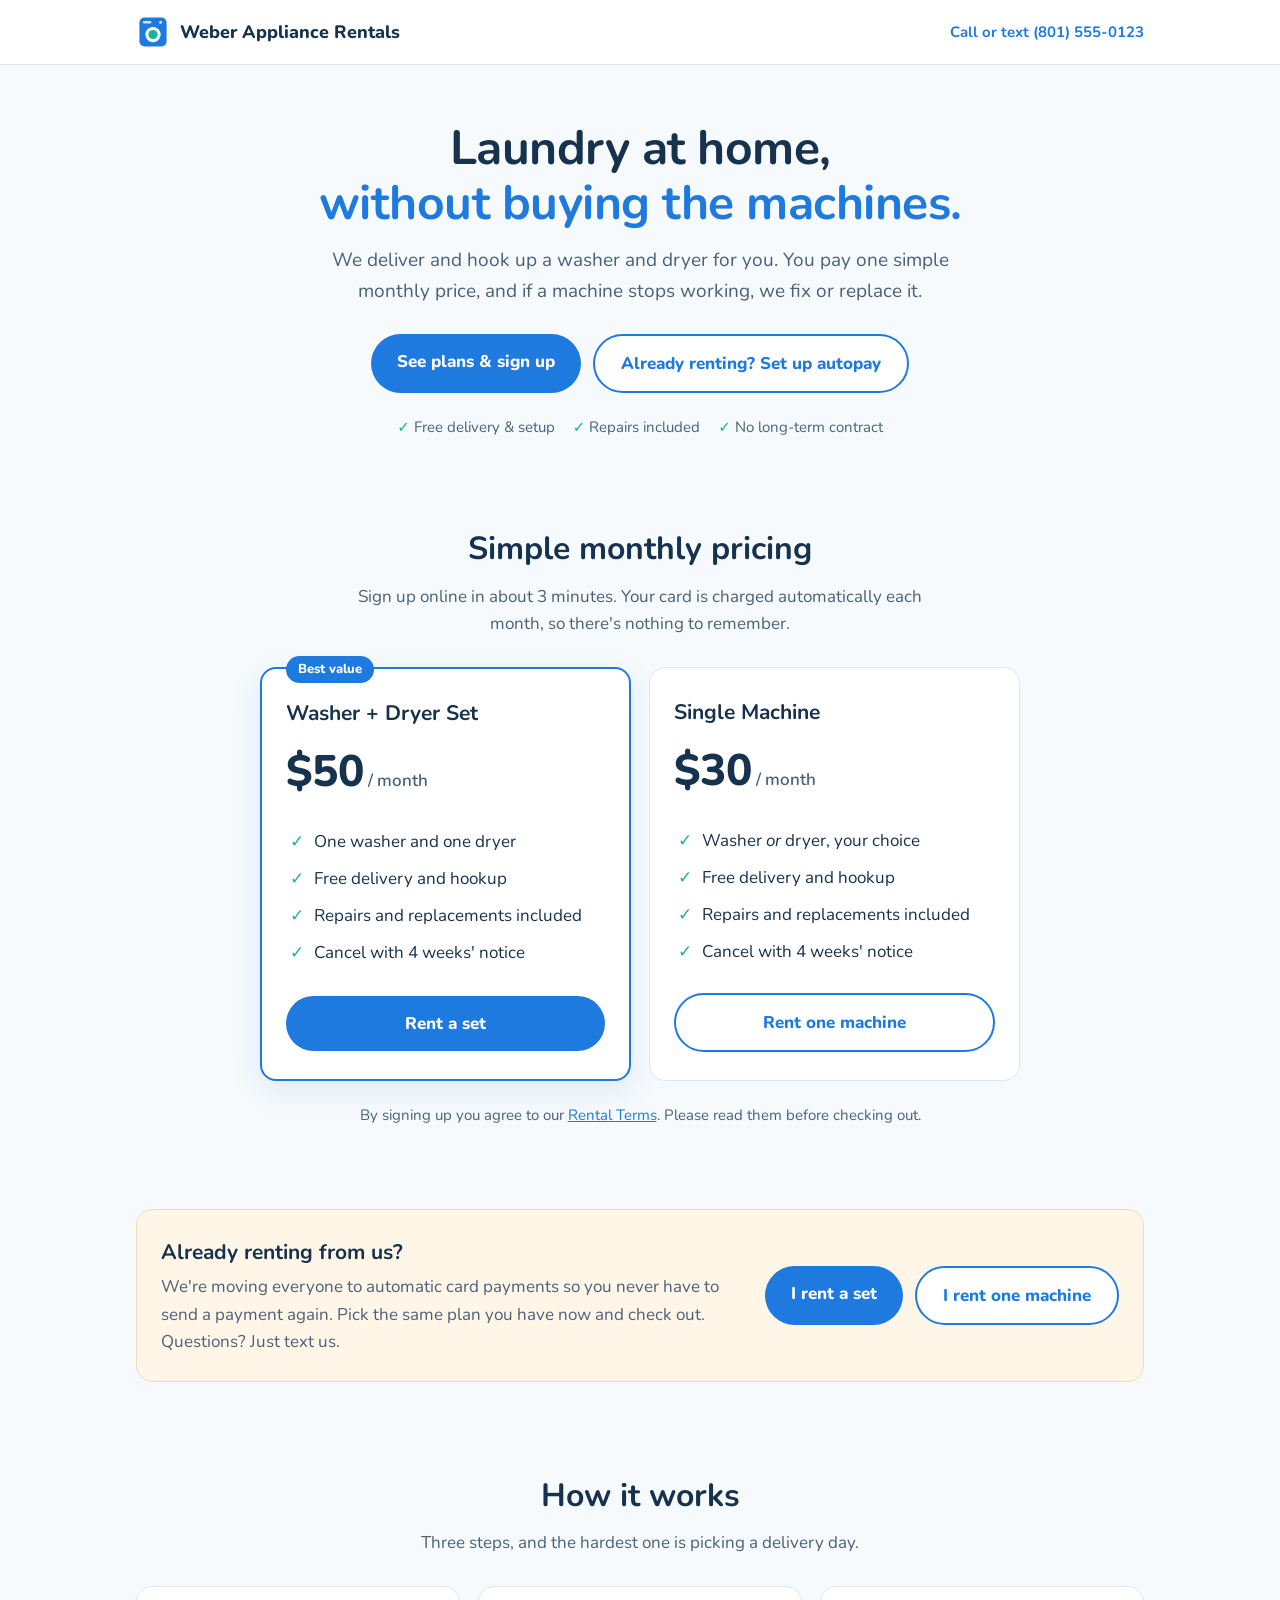
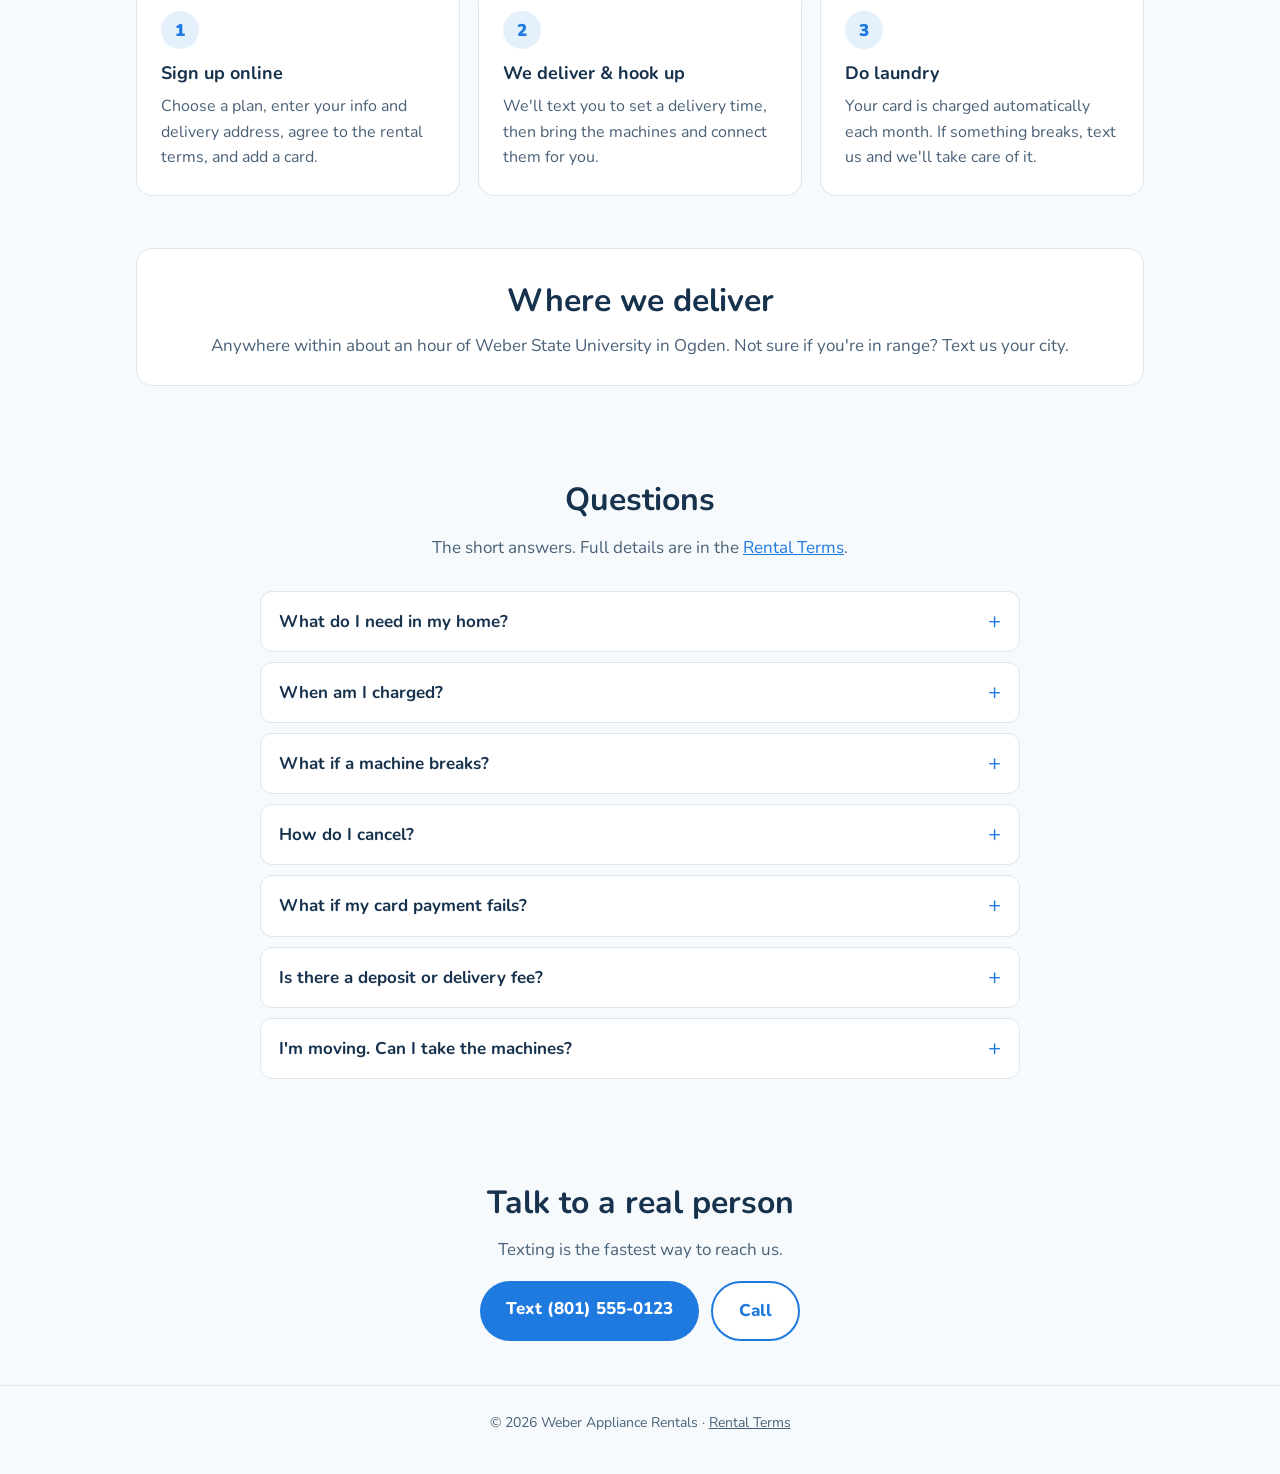
==== index.html @ 45d75827 "Adding the unzipped files" ====
<!doctype html>
<html lang="en">
<head>
  <meta charset="utf-8">
  <meta name="viewport" content="width=device-width, initial-scale=1">
  <title>Weber Appliance Rentals | Washer & Dryer Rentals Near Ogden</title>
  <meta name="description" content="Washer and dryer rentals delivered and installed free. $50/month for a set, $30/month for a single machine. Serving the area around Weber State University.">
  <link rel="preconnect" href="https://fonts.googleapis.com">
  <link href="https://fonts.googleapis.com/css2?family=Nunito:wght@400;600;700;800;900&display=swap" rel="stylesheet">
  <link rel="stylesheet" href="styles.css">
  <link rel="icon" href="data:image/svg+xml,%3Csvg xmlns='http://www.w3.org/2000/svg' viewBox='0 0 40 40'%3E%3Crect x='4' y='3' width='32' height='34' rx='6' fill='%231f7ae0'/%3E%3Ccircle cx='20' cy='22' r='9' fill='white'/%3E%3Ccircle cx='20' cy='22' r='5' fill='%2319b39a'/%3E%3C/svg%3E">
  <script src="config.js"></script>
</head>
<body>

<header class="top">
  <div class="wrap">
    <a class="logo" href="#">
      <svg width="34" height="34" viewBox="0 0 40 40" aria-hidden="true">
        <rect x="4" y="3" width="32" height="34" rx="6" fill="#1f7ae0"/>
        <rect x="8" y="7" width="10" height="3" rx="1.5" fill="#cfe3fa"/>
        <circle cx="29" cy="8.5" r="1.8" fill="#cfe3fa"/>
        <circle cx="20" cy="23" r="9" fill="#fff"/>
        <circle cx="20" cy="23" r="5.5" fill="#19b39a"/>
      </svg>
      Weber Appliance Rentals
    </a>
    <a class="top-call" data-tel href="#"><span class="label">Call or text </span><span data-phone></span></a>
  </div>
</header>

<main>
  <div class="hero wrap">
    <h1>Laundry at home,<br><span>without buying the machines.</span></h1>
    <p class="lead">We deliver and hook up a washer and dryer for you. You pay one simple monthly price, and if a machine stops working, we fix or replace it.</p>
    <div class="btn-row">
      <a class="btn btn-primary" href="#plans">See plans &amp; sign up</a>
      <a class="btn btn-ghost" href="#switch">Already renting? Set up autopay</a>
    </div>
    <div class="badges">
      <span><b>✓</b> Free delivery &amp; setup</span>
      <span><b>✓</b> Repairs included</span>
      <span><b>✓</b> No long-term contract</span>
    </div>
  </div>

  <section id="plans">
    <div class="wrap">
      <h2>Simple monthly pricing</h2>
      <p class="sub">Sign up online in about 3 minutes. Your card is charged automatically each month, so there's nothing to remember.</p>
      <div class="plans">
        <div class="plan best">
          <span class="tag">Best value</span>
          <h3>Washer + Dryer Set</h3>
          <div class="price">$50<small> / month</small></div>
          <ul>
            <li>One washer and one dryer</li>
            <li>Free delivery and hookup</li>
            <li>Repairs and replacements included</li>
            <li>Cancel with 4 weeks' notice</li>
          </ul>
          <a class="btn btn-primary" data-link-set href="#">Rent a set</a>
        </div>
        <div class="plan">
          <h3>Single Machine</h3>
          <div class="price">$30<small> / month</small></div>
          <ul>
            <li>Washer <em>or</em> dryer, your choice</li>
            <li>Free delivery and hookup</li>
            <li>Repairs and replacements included</li>
            <li>Cancel with 4 weeks' notice</li>
          </ul>
          <a class="btn btn-ghost" data-link-single href="#">Rent one machine</a>
        </div>
      </div>
      <p class="sub" style="margin-top:22px;font-size:15px">By signing up you agree to our <a href="terms.html">Rental Terms</a>. Please read them before checking out.</p>
    </div>
  </section>

  <section id="switch" style="padding-top:8px">
    <div class="wrap">
      <div class="switch">
        <div>
          <h3>Already renting from us?</h3>
          <p>We're moving everyone to automatic card payments so you never have to send a payment again. Pick the same plan you have now and check out. Questions? Just text us.</p>
        </div>
        <div class="btn-row">
          <a class="btn btn-primary" data-link-set href="#">I rent a set</a>
          <a class="btn btn-ghost" data-link-single href="#">I rent one machine</a>
        </div>
      </div>
    </div>
  </section>

  <section>
    <div class="wrap">
      <h2>How it works</h2>
      <p class="sub">Three steps, and the hardest one is picking a delivery day.</p>
      <div class="steps">
        <div class="step"><div class="num">1</div><h3>Sign up online</h3><p>Choose a plan, enter your info and delivery address, agree to the rental terms, and add a card.</p></div>
        <div class="step"><div class="num">2</div><h3>We deliver &amp; hook up</h3><p>We'll text you to set a delivery time, then bring the machines and connect them for you.</p></div>
        <div class="step"><div class="num">3</div><h3>Do laundry</h3><p>Your card is charged automatically each month. If something breaks, text us and we'll take care of it.</p></div>
      </div>
    </div>
  </section>

  <section style="padding-top:8px">
    <div class="wrap">
      <div class="area">
        <h2 style="margin:0">Where we deliver</h2>
        <p>Anywhere within about an hour of Weber State University in Ogden. Not sure if you're in range? Text us your city.</p>
      </div>
    </div>
  </section>

  <section>
    <div class="wrap">
      <h2>Questions</h2>
      <p class="sub">The short answers. Full details are in the <a href="terms.html">Rental Terms</a>.</p>
      <div class="faq">
        <details><summary>What do I need in my home?</summary><p>A washer needs hot and cold water hookups and a drain. A dryer needs a dryer outlet (3-prong or 4-prong) or a gas line, plus a vent. You'll tell us which you have when you sign up so we bring the right cord.</p></details>
        <details><summary>When am I charged?</summary><p>Your first month is charged when you sign up, then on the same day each month after that. Payments are automatic.</p></details>
        <details><summary>What if a machine breaks?</summary><p>Text us. Repairs and replacements are included at no cost, unless the damage was caused by misuse or neglect.</p></details>
        <details><summary>How do I cancel?</summary><p>Give us 4 weeks' notice by text or email. You'll keep paying until your notice period ends, then we pick up the machines. If you need a pickup with less than 4 weeks' notice, there's a $50 short-notice fee.</p></details>
        <details><summary>What if my card payment fails?</summary><p>We'll automatically retry your card and email you. If the payment is still unpaid 2 weeks after it was due, a $20 late fee applies and we may pick up the machines.</p></details>
        <details><summary>Is there a deposit or delivery fee?</summary><p>No. Delivery and setup are free.</p></details>
        <details><summary>I'm moving. Can I take the machines?</summary><p>Text us before you move. If your new place is in our area, we can usually move them for you. Please don't move them yourself.</p></details>
      </div>
    </div>
  </section>

  <section class="contact">
    <div class="wrap">
      <h2>Talk to a real person</h2>
      <p class="sub" style="margin-bottom:0">Texting is the fastest way to reach us.</p>
      <div class="btn-row">
        <a class="btn btn-primary" data-sms href="#">Text <span data-phone></span></a>
        <a class="btn btn-ghost" data-tel href="#">Call</a>
      </div>
    </div>
  </section>
</main>

<footer>
  <div class="wrap">
    © <span data-year></span> Weber Appliance Rentals · <a href="terms.html">Rental Terms</a>
  </div>
</footer>

</body>
</html>
---- styles.css ----
:root {
  --ink: #17324d;
  --ink-soft: #4a6178;
  --bg: #f6fafc;
  --card: #ffffff;
  --brand: #1f7ae0;
  --brand-dark: #165fb0;
  --accent: #19b39a;
  --line: #dce7ef;
  --warm: #fff6e8;
  --radius: 16px;
}
* { box-sizing: border-box; }
html { scroll-behavior: smooth; }
body {
  margin: 0;
  font-family: "Nunito", system-ui, -apple-system, "Segoe UI", sans-serif;
  color: var(--ink);
  background: var(--bg);
  line-height: 1.6;
  font-size: 17px;
}
a { color: var(--brand); }
.wrap { max-width: 1040px; margin: 0 auto; padding: 0 16px; }

/* Header */
header.top {
  background: var(--card);
  border-bottom: 1px solid var(--line);
  position: sticky; top: 0; z-index: 10;
}
header.top .wrap {
  display: flex; align-items: center; justify-content: space-between;
  height: 64px; gap: 12px;
}
.logo { display: flex; align-items: center; gap: 10px; text-decoration: none; color: var(--ink); font-weight: 800; font-size: 18px; }
.logo svg { flex-shrink: 0; }
.top-call { font-weight: 700; text-decoration: none; white-space: nowrap; font-size: 15px; }

/* Hero */
.hero { padding: 56px 0 40px; text-align: center; }
.hero h1 { font-size: clamp(30px, 6vw, 48px); line-height: 1.15; margin: 0 0 14px; letter-spacing: -0.5px; }
.hero h1 span { color: var(--brand); }
.hero p.lead { font-size: 19px; color: var(--ink-soft); max-width: 620px; margin: 0 auto 28px; }
.btn-row { display: flex; gap: 12px; justify-content: center; flex-wrap: wrap; }
.btn {
  display: inline-block; padding: 14px 26px; border-radius: 999px;
  font-weight: 800; text-decoration: none; font-size: 17px;
  transition: transform .1s ease, background .15s ease;
}
.btn:active { transform: scale(.98); }
.btn-primary { background: var(--brand); color: #fff; }
.btn-primary:hover { background: var(--brand-dark); }
.btn-ghost { background: var(--card); color: var(--brand); border: 2px solid var(--brand); }
.btn-ghost:hover { background: #eef5fd; }
.hero .badges { margin-top: 22px; color: var(--ink-soft); font-size: 15px; display: flex; gap: 18px; justify-content: center; flex-wrap: wrap; }
.hero .badges b { color: var(--accent); }

/* Sections */
section { padding: 44px 0; }
section h2 { font-size: clamp(24px, 4.5vw, 32px); margin: 0 0 8px; text-align: center; }
section .sub { text-align: center; color: var(--ink-soft); margin: 0 auto 30px; max-width: 600px; }

/* Plans */
.plans { display: grid; grid-template-columns: repeat(auto-fit, minmax(260px, 1fr)); gap: 18px; max-width: 760px; margin: 0 auto; }
.plan {
  background: var(--card); border: 1px solid var(--line); border-radius: var(--radius);
  padding: 28px 24px; display: flex; flex-direction: column; position: relative;
}
.plan.best { border: 2px solid var(--brand); box-shadow: 0 10px 30px rgba(31,122,224,.12); }
.plan .tag { position: absolute; top: -13px; left: 24px; background: var(--brand); color: #fff; font-size: 13px; font-weight: 800; padding: 3px 12px; border-radius: 999px; }
.plan h3 { margin: 0; font-size: 21px; }
.plan .price { font-size: 44px; font-weight: 800; margin: 6px 0 2px; }
.plan .price small { font-size: 17px; color: var(--ink-soft); font-weight: 600; }
.plan ul { padding: 0; list-style: none; margin: 14px 0 22px; flex-grow: 1; }
.plan li { padding: 5px 0 5px 28px; position: relative; }
.plan li::before { content: "✓"; position: absolute; left: 4px; color: var(--accent); font-weight: 900; }
.plan .btn { text-align: center; }

/* Switch banner */
.switch {
  background: var(--warm); border: 1px solid #f3dcb5; border-radius: var(--radius);
  padding: 26px 24px; display: flex; gap: 20px; align-items: center; justify-content: space-between; flex-wrap: wrap;
}
.switch h3 { margin: 0 0 4px; font-size: 21px; }
.switch p { margin: 0; color: var(--ink-soft); max-width: 560px; }

/* Steps */
.steps { display: grid; grid-template-columns: repeat(auto-fit, minmax(220px, 1fr)); gap: 18px; }
.step { background: var(--card); border: 1px solid var(--line); border-radius: var(--radius); padding: 24px; }
.step .num { width: 38px; height: 38px; border-radius: 50%; background: #e4f0fc; color: var(--brand); font-weight: 900; display: grid; place-items: center; margin-bottom: 10px; }
.step h3 { margin: 0 0 6px; font-size: 18px; }
.step p { margin: 0; color: var(--ink-soft); font-size: 16px; }

/* Area */
.area { background: var(--card); border: 1px solid var(--line); border-radius: var(--radius); padding: 26px 24px; text-align: center; }
.area p { margin: 6px 0 0; color: var(--ink-soft); }

/* FAQ */
.faq { max-width: 760px; margin: 0 auto; }
details { background: var(--card); border: 1px solid var(--line); border-radius: 12px; padding: 4px 18px; margin-bottom: 10px; }
summary { cursor: pointer; font-weight: 700; padding: 12px 0; list-style: none; position: relative; padding-right: 28px; }
summary::-webkit-details-marker { display: none; }
summary::after { content: "+"; position: absolute; right: 0; top: 8px; font-size: 22px; color: var(--brand); font-weight: 400; }
details[open] summary::after { content: "–"; }
details p { margin: 0 0 14px; color: var(--ink-soft); }

/* Contact + footer */
.contact { text-align: center; }
.contact .btn-row { margin-top: 18px; }
footer { border-top: 1px solid var(--line); padding: 26px 0 40px; color: var(--ink-soft); font-size: 14px; text-align: center; }
footer a { color: var(--ink-soft); }

/* Terms page */
.doc { background: var(--card); border: 1px solid var(--line); border-radius: var(--radius); padding: 32px clamp(18px, 4vw, 44px); margin: 32px auto 48px; max-width: 820px; }
.doc h1 { margin: 0 0 4px; font-size: clamp(26px, 5vw, 34px); }
.doc .meta { color: var(--ink-soft); margin: 0 0 24px; font-size: 15px; }
.doc h2 { font-size: 19px; margin: 28px 0 8px; text-align: left; }
.doc p, .doc li { font-size: 16px; }
.doc ul { padding-left: 22px; }
.doc .summary { background: #eef5fd; border-radius: 12px; padding: 16px 20px; margin-bottom: 8px; }
.doc .summary ul { margin: 6px 0 0; }

@media (max-width: 520px) {
  .top-call .label { display: none; }
  .btn { width: 100%; text-align: center; }
  .switch .btn { width: 100%; }
}
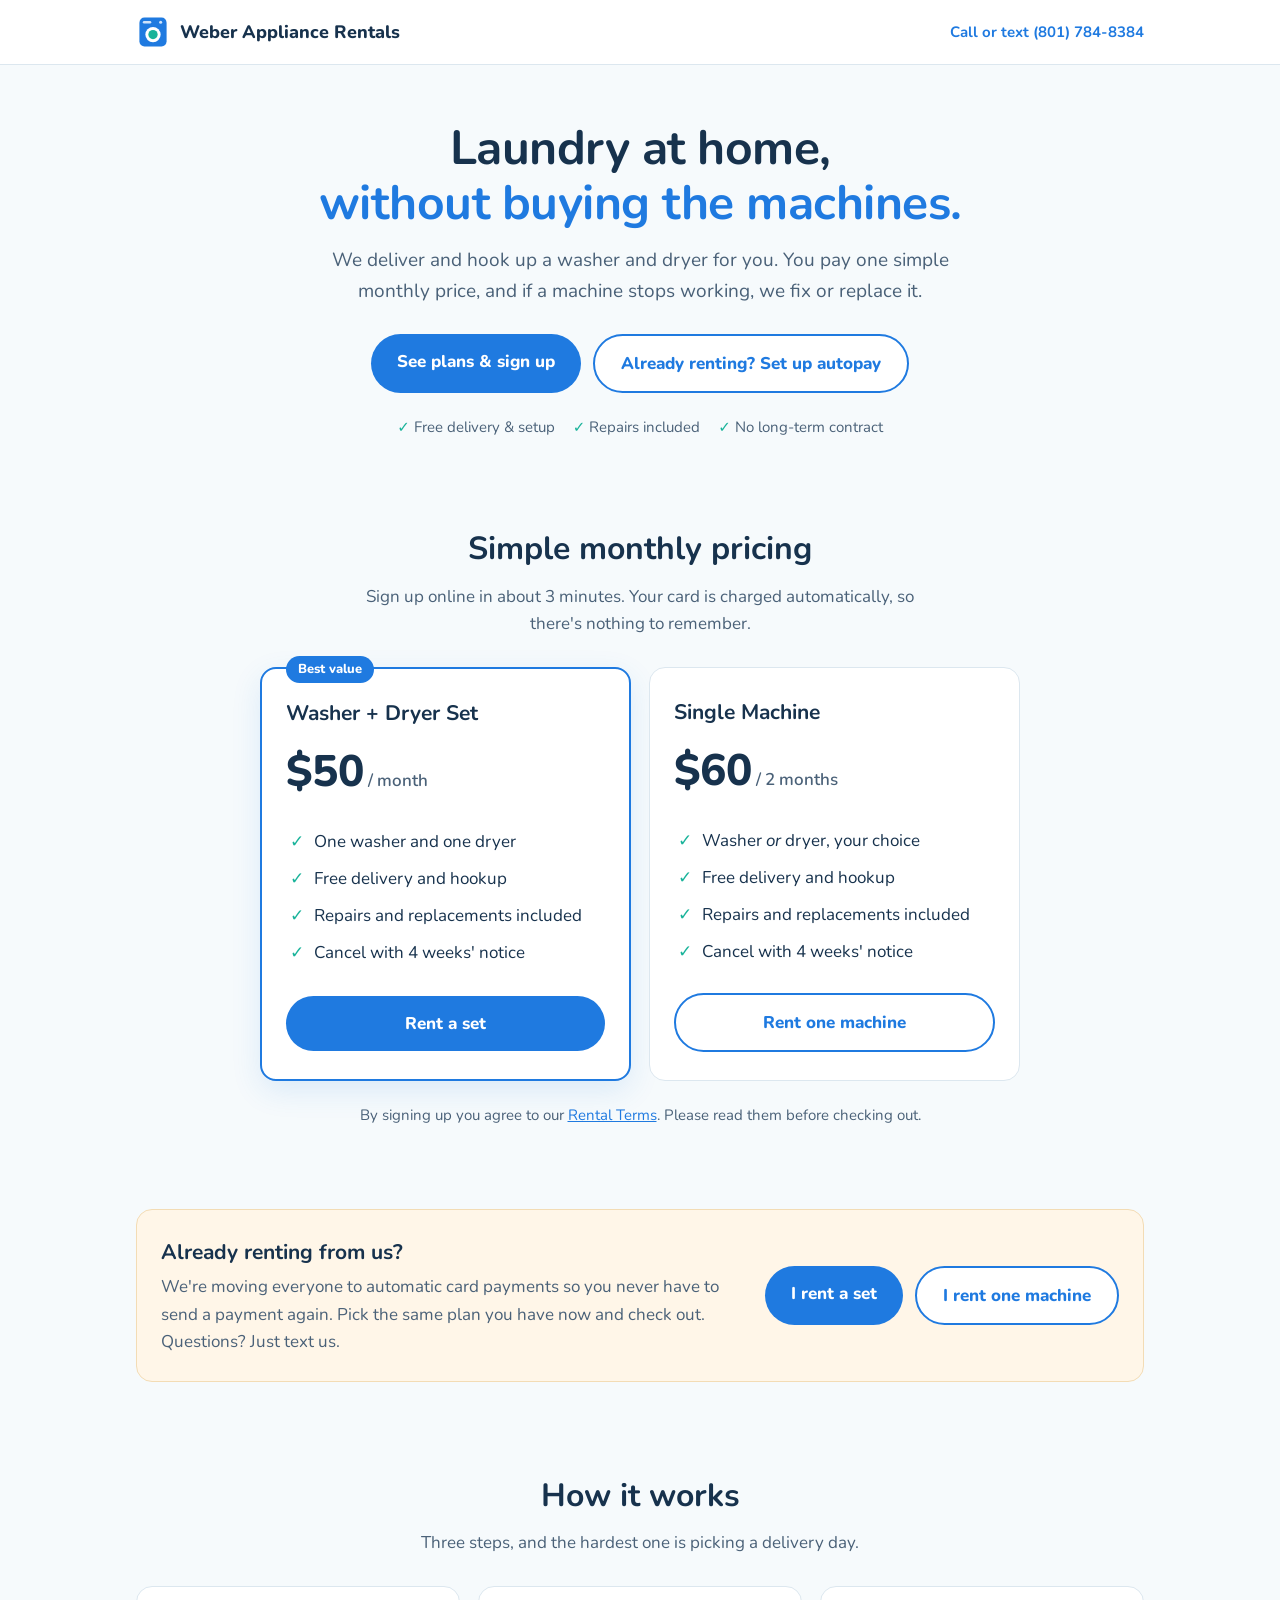
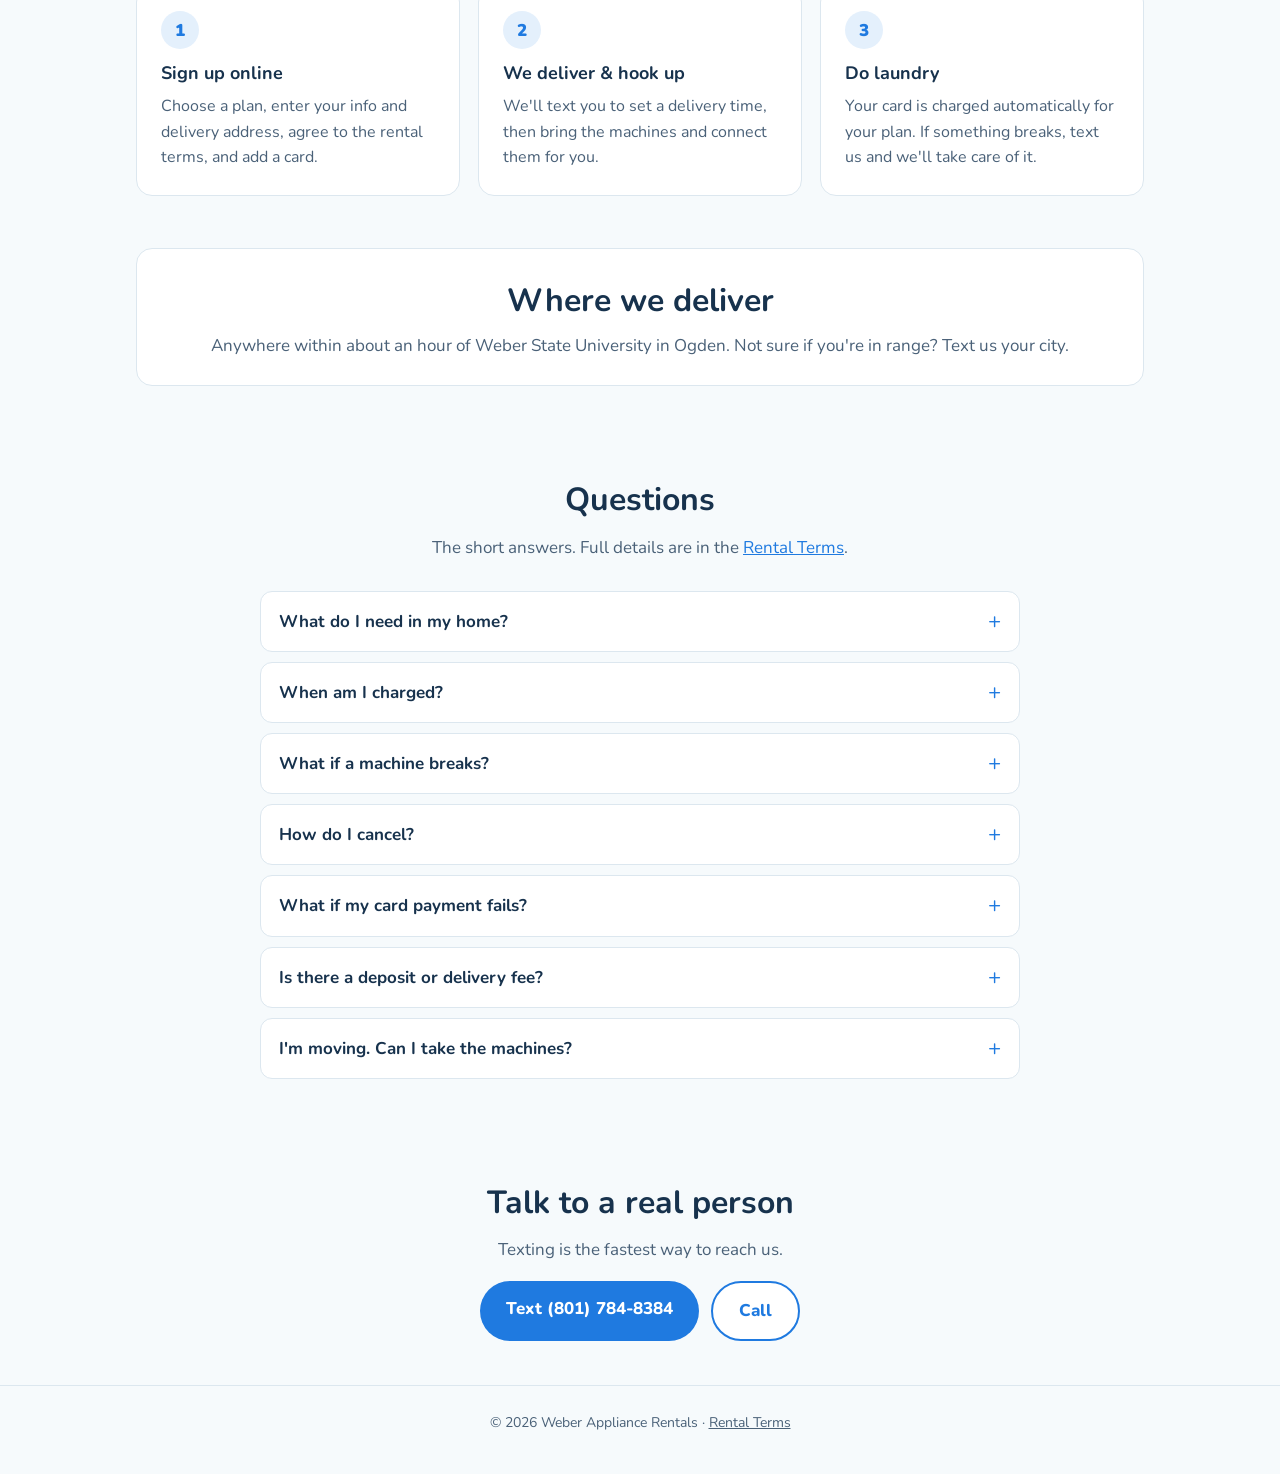
==== commit 082fe55b: "Update rental pricing and payment details in index.html" ====
--- a/index.html
+++ b/index.html
@@ -4,7 +4,7 @@
   <meta charset="utf-8">
   <meta name="viewport" content="width=device-width, initial-scale=1">
   <title>Weber Appliance Rentals | Washer & Dryer Rentals Near Ogden</title>
-  <meta name="description" content="Washer and dryer rentals delivered and installed free. $50/month for a set, $30/month for a single machine. Serving the area around Weber State University.">
+  <meta name="description" content="Washer and dryer rentals delivered and installed free. $50/month for a set, $60 every 2 months for a single machine. Serving the area around Weber State University.">
   <link rel="preconnect" href="https://fonts.googleapis.com">
   <link href="https://fonts.googleapis.com/css2?family=Nunito:wght@400;600;700;800;900&display=swap" rel="stylesheet">
   <link rel="stylesheet" href="styles.css">
@@ -47,7 +47,7 @@
   <section id="plans">
     <div class="wrap">
       <h2>Simple monthly pricing</h2>
-      <p class="sub">Sign up online in about 3 minutes. Your card is charged automatically each month, so there's nothing to remember.</p>
+      <p class="sub">Sign up online in about 3 minutes. Your card is charged automatically, so there's nothing to remember.</p>
       <div class="plans">
         <div class="plan best">
           <span class="tag">Best value</span>
@@ -63,7 +63,7 @@
         </div>
         <div class="plan">
           <h3>Single Machine</h3>
-          <div class="price">$30<small> / month</small></div>
+          <div class="price">$60<small> / 2 months</small></div>
           <ul>
             <li>Washer <em>or</em> dryer, your choice</li>
             <li>Free delivery and hookup</li>
@@ -99,7 +99,7 @@
       <div class="steps">
         <div class="step"><div class="num">1</div><h3>Sign up online</h3><p>Choose a plan, enter your info and delivery address, agree to the rental terms, and add a card.</p></div>
         <div class="step"><div class="num">2</div><h3>We deliver &amp; hook up</h3><p>We'll text you to set a delivery time, then bring the machines and connect them for you.</p></div>
-        <div class="step"><div class="num">3</div><h3>Do laundry</h3><p>Your card is charged automatically each month. If something breaks, text us and we'll take care of it.</p></div>
+        <div class="step"><div class="num">3</div><h3>Do laundry</h3><p>Your card is charged automatically for your plan. If something breaks, text us and we'll take care of it.</p></div>
       </div>
     </div>
   </section>
@@ -119,7 +119,7 @@
       <p class="sub">The short answers. Full details are in the <a href="terms.html">Rental Terms</a>.</p>
       <div class="faq">
         <details><summary>What do I need in my home?</summary><p>A washer needs hot and cold water hookups and a drain. A dryer needs a dryer outlet (3-prong or 4-prong) or a gas line, plus a vent. You'll tell us which you have when you sign up so we bring the right cord.</p></details>
-        <details><summary>When am I charged?</summary><p>Your first month is charged when you sign up, then on the same day each month after that. Payments are automatic.</p></details>
+        <details><summary>When am I charged?</summary><p>Your first payment is charged when you sign up, then automatically on the same day each billing period: every month for a set, or every 2 months for a single machine.</p></details>
         <details><summary>What if a machine breaks?</summary><p>Text us. Repairs and replacements are included at no cost, unless the damage was caused by misuse or neglect.</p></details>
         <details><summary>How do I cancel?</summary><p>Give us 4 weeks' notice by text or email. You'll keep paying until your notice period ends, then we pick up the machines. If you need a pickup with less than 4 weeks' notice, there's a $50 short-notice fee.</p></details>
         <details><summary>What if my card payment fails?</summary><p>We'll automatically retry your card and email you. If the payment is still unpaid 2 weeks after it was due, a $20 late fee applies and we may pick up the machines.</p></details>
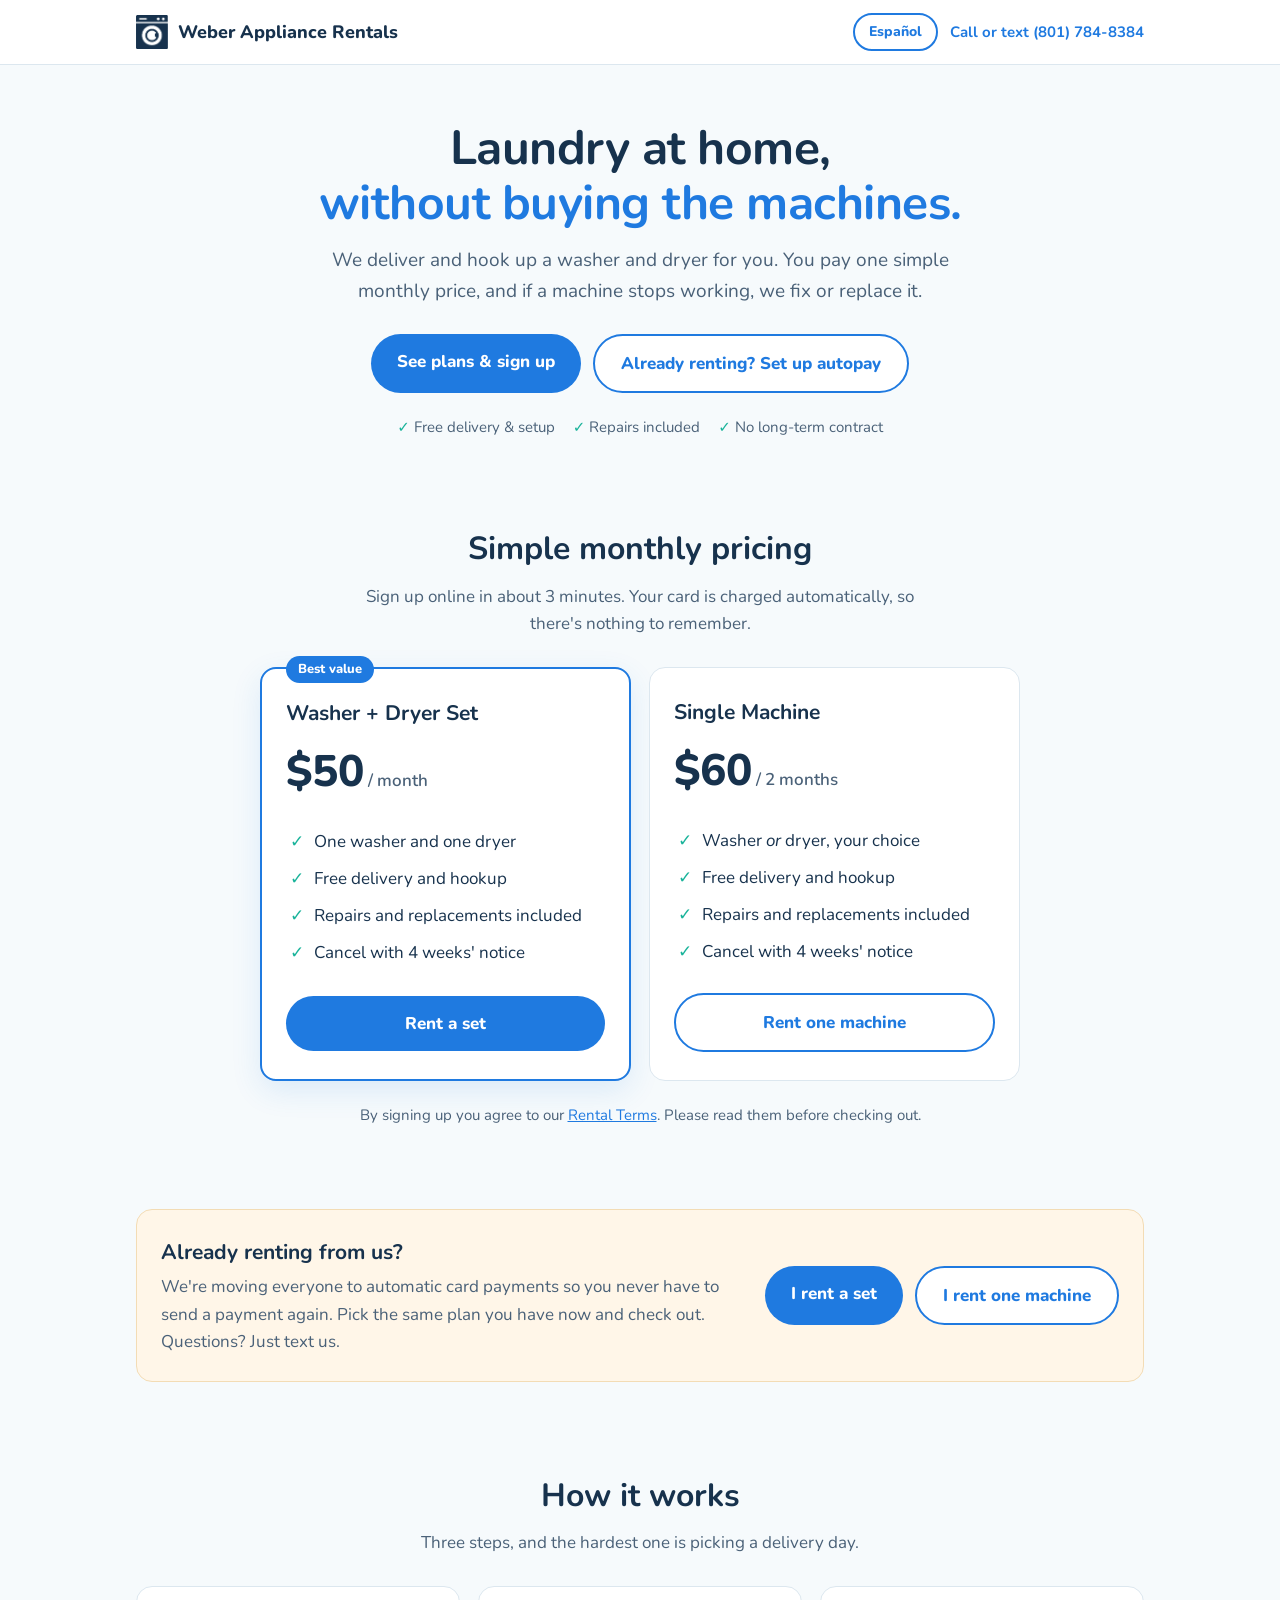
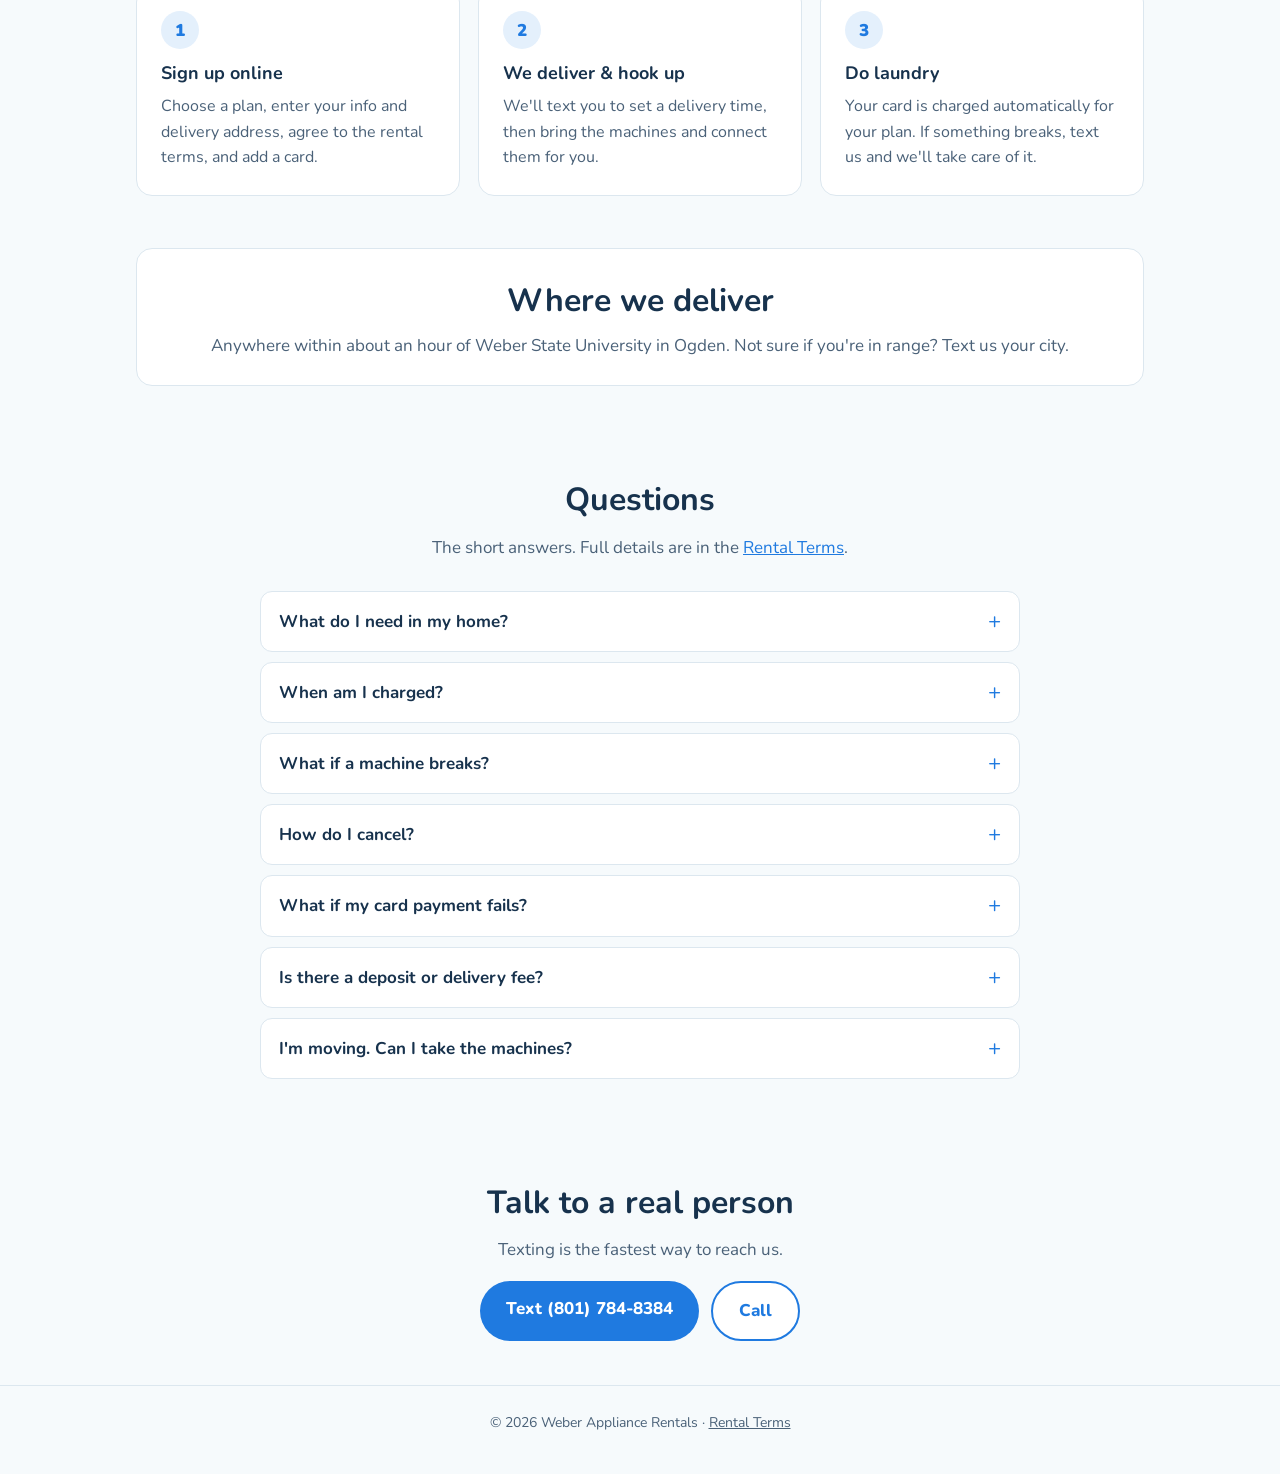
==== commit 6b0ad0e7: "Add logo, Spanish toggle, new domain, and fix single-machine price in terms - Logo in header and as " ====
--- a/index.html
+++ b/index.html
@@ -1,79 +1,83 @@
 <!doctype html>
-<html lang="en">
+<html lang="en" data-title-i18n="meta.title">
 <head>
   <meta charset="utf-8">
   <meta name="viewport" content="width=device-width, initial-scale=1">
   <title>Weber Appliance Rentals | Washer & Dryer Rentals Near Ogden</title>
   <meta name="description" content="Washer and dryer rentals delivered and installed free. $50/month for a set, $60 every 2 months for a single machine. Serving the area around Weber State University.">
+  <link rel="canonical" href="https://weberappliancerentals.com/">
+  <meta property="og:title" content="Weber Appliance Rentals | Washer & Dryer Rentals Near Ogden">
+  <meta property="og:description" content="Washer + dryer for $50/month. Free delivery, repairs included. Lavadora + secadora por $50 al mes.">
+  <meta property="og:url" content="https://weberappliancerentals.com/">
+  <meta property="og:image" content="https://weberappliancerentals.com/images/logo.png">
   <link rel="preconnect" href="https://fonts.googleapis.com">
   <link href="https://fonts.googleapis.com/css2?family=Nunito:wght@400;600;700;800;900&display=swap" rel="stylesheet">
   <link rel="stylesheet" href="styles.css">
-  <link rel="icon" href="data:image/svg+xml,%3Csvg xmlns='http://www.w3.org/2000/svg' viewBox='0 0 40 40'%3E%3Crect x='4' y='3' width='32' height='34' rx='6' fill='%231f7ae0'/%3E%3Ccircle cx='20' cy='22' r='9' fill='white'/%3E%3Ccircle cx='20' cy='22' r='5' fill='%2319b39a'/%3E%3C/svg%3E">
+  <link rel="icon" type="image/png" href="images/favicon.png">
+  <link rel="apple-touch-icon" href="images/favicon.png">
   <script src="config.js"></script>
+  <script src="i18n.js"></script>
 </head>
 <body>
 
 <header class="top">
   <div class="wrap">
     <a class="logo" href="#">
-      <svg width="34" height="34" viewBox="0 0 40 40" aria-hidden="true">
-        <rect x="4" y="3" width="32" height="34" rx="6" fill="#1f7ae0"/>
-        <rect x="8" y="7" width="10" height="3" rx="1.5" fill="#cfe3fa"/>
-        <circle cx="29" cy="8.5" r="1.8" fill="#cfe3fa"/>
-        <circle cx="20" cy="23" r="9" fill="#fff"/>
-        <circle cx="20" cy="23" r="5.5" fill="#19b39a"/>
-      </svg>
+      <img src="images/logo-icon.png" alt="" width="32" height="34">
       Weber Appliance Rentals
     </a>
-    <a class="top-call" data-tel href="#"><span class="label">Call or text </span><span data-phone></span></a>
+    <div class="top-right">
+      <button type="button" class="lang-btn" data-lang-toggle lang="es">Español</button>
+      <a class="top-call" data-tel href="#"><span class="label" data-i18n="nav.call">Call or text </span><span data-phone></span></a>
+    </div>
   </div>
 </header>
 
 <main>
   <div class="hero wrap">
-    <h1>Laundry at home,<br><span>without buying the machines.</span></h1>
-    <p class="lead">We deliver and hook up a washer and dryer for you. You pay one simple monthly price, and if a machine stops working, we fix or replace it.</p>
+    <h1 data-i18n="hero.title">Laundry at home,<br><span>without buying the machines.</span></h1>
+    <p class="lead" data-i18n="hero.lead">We deliver and hook up a washer and dryer for you. You pay one simple monthly price, and if a machine stops working, we fix or replace it.</p>
     <div class="btn-row">
-      <a class="btn btn-primary" href="#plans">See plans &amp; sign up</a>
-      <a class="btn btn-ghost" href="#switch">Already renting? Set up autopay</a>
+      <a class="btn btn-primary" href="#plans" data-i18n="hero.cta">See plans &amp; sign up</a>
+      <a class="btn btn-ghost" href="#switch" data-i18n="hero.switch">Already renting? Set up autopay</a>
     </div>
     <div class="badges">
-      <span><b>✓</b> Free delivery &amp; setup</span>
-      <span><b>✓</b> Repairs included</span>
-      <span><b>✓</b> No long-term contract</span>
+      <span data-i18n="hero.b1"><b>✓</b> Free delivery &amp; setup</span>
+      <span data-i18n="hero.b2"><b>✓</b> Repairs included</span>
+      <span data-i18n="hero.b3"><b>✓</b> No long-term contract</span>
     </div>
   </div>
 
   <section id="plans">
     <div class="wrap">
-      <h2>Simple monthly pricing</h2>
-      <p class="sub">Sign up online in about 3 minutes. Your card is charged automatically, so there's nothing to remember.</p>
+      <h2 data-i18n="plans.title">Simple monthly pricing</h2>
+      <p class="sub" data-i18n="plans.sub">Sign up online in about 3 minutes. Your card is charged automatically, so there's nothing to remember.</p>
       <div class="plans">
         <div class="plan best">
-          <span class="tag">Best value</span>
-          <h3>Washer + Dryer Set</h3>
-          <div class="price">$50<small> / month</small></div>
+          <span class="tag" data-i18n="plans.best">Best value</span>
+          <h3 data-i18n="plans.set">Washer + Dryer Set</h3>
+          <div class="price">$50<small data-i18n="plans.month"> / month</small></div>
           <ul>
-            <li>One washer and one dryer</li>
-            <li>Free delivery and hookup</li>
-            <li>Repairs and replacements included</li>
-            <li>Cancel with 4 weeks' notice</li>
+            <li data-i18n="plans.set1">One washer and one dryer</li>
+            <li data-i18n="plans.free">Free delivery and hookup</li>
+            <li data-i18n="plans.repairs">Repairs and replacements included</li>
+            <li data-i18n="plans.cancel">Cancel with 4 weeks' notice</li>
           </ul>
-          <a class="btn btn-primary" data-link-set href="#">Rent a set</a>
+          <a class="btn btn-primary" data-link-set href="#" data-i18n="plans.setBtn">Rent a set</a>
         </div>
         <div class="plan">
-          <h3>Single Machine</h3>
-          <div class="price">$60<small> / 2 months</small></div>
+          <h3 data-i18n="plans.single">Single Machine</h3>
+          <div class="price">$60<small data-i18n="plans.2months"> / 2 months</small></div>
           <ul>
-            <li>Washer <em>or</em> dryer, your choice</li>
-            <li>Free delivery and hookup</li>
-            <li>Repairs and replacements included</li>
-            <li>Cancel with 4 weeks' notice</li>
+            <li data-i18n="plans.single1">Washer <em>or</em> dryer, your choice</li>
+            <li data-i18n="plans.free">Free delivery and hookup</li>
+            <li data-i18n="plans.repairs">Repairs and replacements included</li>
+            <li data-i18n="plans.cancel">Cancel with 4 weeks' notice</li>
           </ul>
-          <a class="btn btn-ghost" data-link-single href="#">Rent one machine</a>
+          <a class="btn btn-ghost" data-link-single href="#" data-i18n="plans.singleBtn">Rent one machine</a>
         </div>
       </div>
-      <p class="sub" style="margin-top:22px;font-size:15px">By signing up you agree to our <a href="terms.html">Rental Terms</a>. Please read them before checking out.</p>
+      <p class="sub" style="margin-top:22px;font-size:15px" data-i18n="plans.terms">By signing up you agree to our <a href="terms.html">Rental Terms</a>. Please read them before checking out.</p>
     </div>
   </section>
 
@@ -81,12 +85,12 @@
     <div class="wrap">
       <div class="switch">
         <div>
-          <h3>Already renting from us?</h3>
-          <p>We're moving everyone to automatic card payments so you never have to send a payment again. Pick the same plan you have now and check out. Questions? Just text us.</p>
+          <h3 data-i18n="switch.title">Already renting from us?</h3>
+          <p data-i18n="switch.body">We're moving everyone to automatic card payments so you never have to send a payment again. Pick the same plan you have now and check out. Questions? Just text us.</p>
         </div>
         <div class="btn-row">
-          <a class="btn btn-primary" data-link-set href="#">I rent a set</a>
-          <a class="btn btn-ghost" data-link-single href="#">I rent one machine</a>
+          <a class="btn btn-primary" data-link-set href="#" data-i18n="switch.set">I rent a set</a>
+          <a class="btn btn-ghost" data-link-single href="#" data-i18n="switch.single">I rent one machine</a>
         </div>
       </div>
     </div>
@@ -94,12 +98,12 @@
 
   <section>
     <div class="wrap">
-      <h2>How it works</h2>
-      <p class="sub">Three steps, and the hardest one is picking a delivery day.</p>
+      <h2 data-i18n="how.title">How it works</h2>
+      <p class="sub" data-i18n="how.sub">Three steps, and the hardest one is picking a delivery day.</p>
       <div class="steps">
-        <div class="step"><div class="num">1</div><h3>Sign up online</h3><p>Choose a plan, enter your info and delivery address, agree to the rental terms, and add a card.</p></div>
-        <div class="step"><div class="num">2</div><h3>We deliver &amp; hook up</h3><p>We'll text you to set a delivery time, then bring the machines and connect them for you.</p></div>
-        <div class="step"><div class="num">3</div><h3>Do laundry</h3><p>Your card is charged automatically for your plan. If something breaks, text us and we'll take care of it.</p></div>
+        <div class="step"><div class="num">1</div><h3 data-i18n="how.s1t">Sign up online</h3><p data-i18n="how.s1">Choose a plan, enter your info and delivery address, agree to the rental terms, and add a card.</p></div>
+        <div class="step"><div class="num">2</div><h3 data-i18n="how.s2t">We deliver &amp; hook up</h3><p data-i18n="how.s2">We'll text you to set a delivery time, then bring the machines and connect them for you.</p></div>
+        <div class="step"><div class="num">3</div><h3 data-i18n="how.s3t">Do laundry</h3><p data-i18n="how.s3">Your card is charged automatically for your plan. If something breaks, text us and we'll take care of it.</p></div>
       </div>
     </div>
   </section>
@@ -107,35 +111,35 @@
   <section style="padding-top:8px">
     <div class="wrap">
       <div class="area">
-        <h2 style="margin:0">Where we deliver</h2>
-        <p>Anywhere within about an hour of Weber State University in Ogden. Not sure if you're in range? Text us your city.</p>
+        <h2 style="margin:0" data-i18n="area.title">Where we deliver</h2>
+        <p data-i18n="area.body">Anywhere within about an hour of Weber State University in Ogden. Not sure if you're in range? Text us your city.</p>
       </div>
     </div>
   </section>
 
   <section>
     <div class="wrap">
-      <h2>Questions</h2>
-      <p class="sub">The short answers. Full details are in the <a href="terms.html">Rental Terms</a>.</p>
+      <h2 data-i18n="faq.title">Questions</h2>
+      <p class="sub" data-i18n="faq.sub">The short answers. Full details are in the <a href="terms.html">Rental Terms</a>.</p>
       <div class="faq">
-        <details><summary>What do I need in my home?</summary><p>A washer needs hot and cold water hookups and a drain. A dryer needs a dryer outlet (3-prong or 4-prong) or a gas line, plus a vent. You'll tell us which you have when you sign up so we bring the right cord.</p></details>
-        <details><summary>When am I charged?</summary><p>Your first payment is charged when you sign up, then automatically on the same day each billing period: every month for a set, or every 2 months for a single machine.</p></details>
-        <details><summary>What if a machine breaks?</summary><p>Text us. Repairs and replacements are included at no cost, unless the damage was caused by misuse or neglect.</p></details>
-        <details><summary>How do I cancel?</summary><p>Give us 4 weeks' notice by text or email. You'll keep paying until your notice period ends, then we pick up the machines. If you need a pickup with less than 4 weeks' notice, there's a $50 short-notice fee.</p></details>
-        <details><summary>What if my card payment fails?</summary><p>We'll automatically retry your card and email you. If the payment is still unpaid 2 weeks after it was due, a $20 late fee applies and we may pick up the machines.</p></details>
-        <details><summary>Is there a deposit or delivery fee?</summary><p>No. Delivery and setup are free.</p></details>
-        <details><summary>I'm moving. Can I take the machines?</summary><p>Text us before you move. If your new place is in our area, we can usually move them for you. Please don't move them yourself.</p></details>
+        <details><summary data-i18n="faq.q1">What do I need in my home?</summary><p data-i18n="faq.a1">A washer needs hot and cold water hookups and a drain. A dryer needs a dryer outlet (3-prong or 4-prong) or a gas line, plus a vent. You'll tell us which you have when you sign up so we bring the right cord.</p></details>
+        <details><summary data-i18n="faq.q2">When am I charged?</summary><p data-i18n="faq.a2">Your first payment is charged when you sign up, then automatically on the same day each billing period: every month for a set, or every 2 months for a single machine.</p></details>
+        <details><summary data-i18n="faq.q3">What if a machine breaks?</summary><p data-i18n="faq.a3">Text us. Repairs and replacements are included at no cost, unless the damage was caused by misuse or neglect.</p></details>
+        <details><summary data-i18n="faq.q4">How do I cancel?</summary><p data-i18n="faq.a4">Give us 4 weeks' notice by text or email. You'll keep paying until your notice period ends, then we pick up the machines. If you need a pickup with less than 4 weeks' notice, there's a $50 short-notice fee.</p></details>
+        <details><summary data-i18n="faq.q5">What if my card payment fails?</summary><p data-i18n="faq.a5">We'll automatically retry your card and email you. If the payment is still unpaid 2 weeks after it was due, a $20 late fee applies and we may pick up the machines.</p></details>
+        <details><summary data-i18n="faq.q6">Is there a deposit or delivery fee?</summary><p data-i18n="faq.a6">No. Delivery and setup are free.</p></details>
+        <details><summary data-i18n="faq.q7">I'm moving. Can I take the machines?</summary><p data-i18n="faq.a7">Text us before you move. If your new place is in our area, we can usually move them for you. Please don't move them yourself.</p></details>
       </div>
     </div>
   </section>
 
   <section class="contact">
     <div class="wrap">
-      <h2>Talk to a real person</h2>
-      <p class="sub" style="margin-bottom:0">Texting is the fastest way to reach us.</p>
+      <h2 data-i18n="contact.title">Talk to a real person</h2>
+      <p class="sub" style="margin-bottom:0" data-i18n="contact.sub">Texting is the fastest way to reach us.</p>
       <div class="btn-row">
-        <a class="btn btn-primary" data-sms href="#">Text <span data-phone></span></a>
-        <a class="btn btn-ghost" data-tel href="#">Call</a>
+        <a class="btn btn-primary" data-sms href="#" data-i18n="contact.text">Text <span data-phone></span></a>
+        <a class="btn btn-ghost" data-tel href="#" data-i18n="contact.call">Call</a>
       </div>
     </div>
   </section>
@@ -143,7 +147,7 @@
 
 <footer>
   <div class="wrap">
-    © <span data-year></span> Weber Appliance Rentals · <a href="terms.html">Rental Terms</a>
+    © <span data-year></span> Weber Appliance Rentals · <a href="terms.html" data-i18n="footer.terms">Rental Terms</a>
   </div>
 </footer>
 
--- a/styles.css
+++ b/styles.css
@@ -126,3 +126,17 @@
   .btn { width: 100%; text-align: center; }
   .switch .btn { width: 100%; }
 }
+
+/* Logo image + language toggle */
+.logo img { flex-shrink: 0; display: block; }
+.top-right { display: flex; align-items: center; gap: 12px; }
+.lang-btn {
+  font: inherit; font-size: 14px; font-weight: 800; color: var(--brand);
+  background: var(--card); border: 2px solid var(--brand); border-radius: 999px;
+  padding: 6px 14px; min-height: 36px; cursor: pointer;
+}
+.lang-btn:hover { background: #eef5fd; }
+@media (max-width: 520px) {
+  .logo { font-size: 15px; }
+  .lang-btn { padding: 4px 10px; font-size: 13px; }
+}
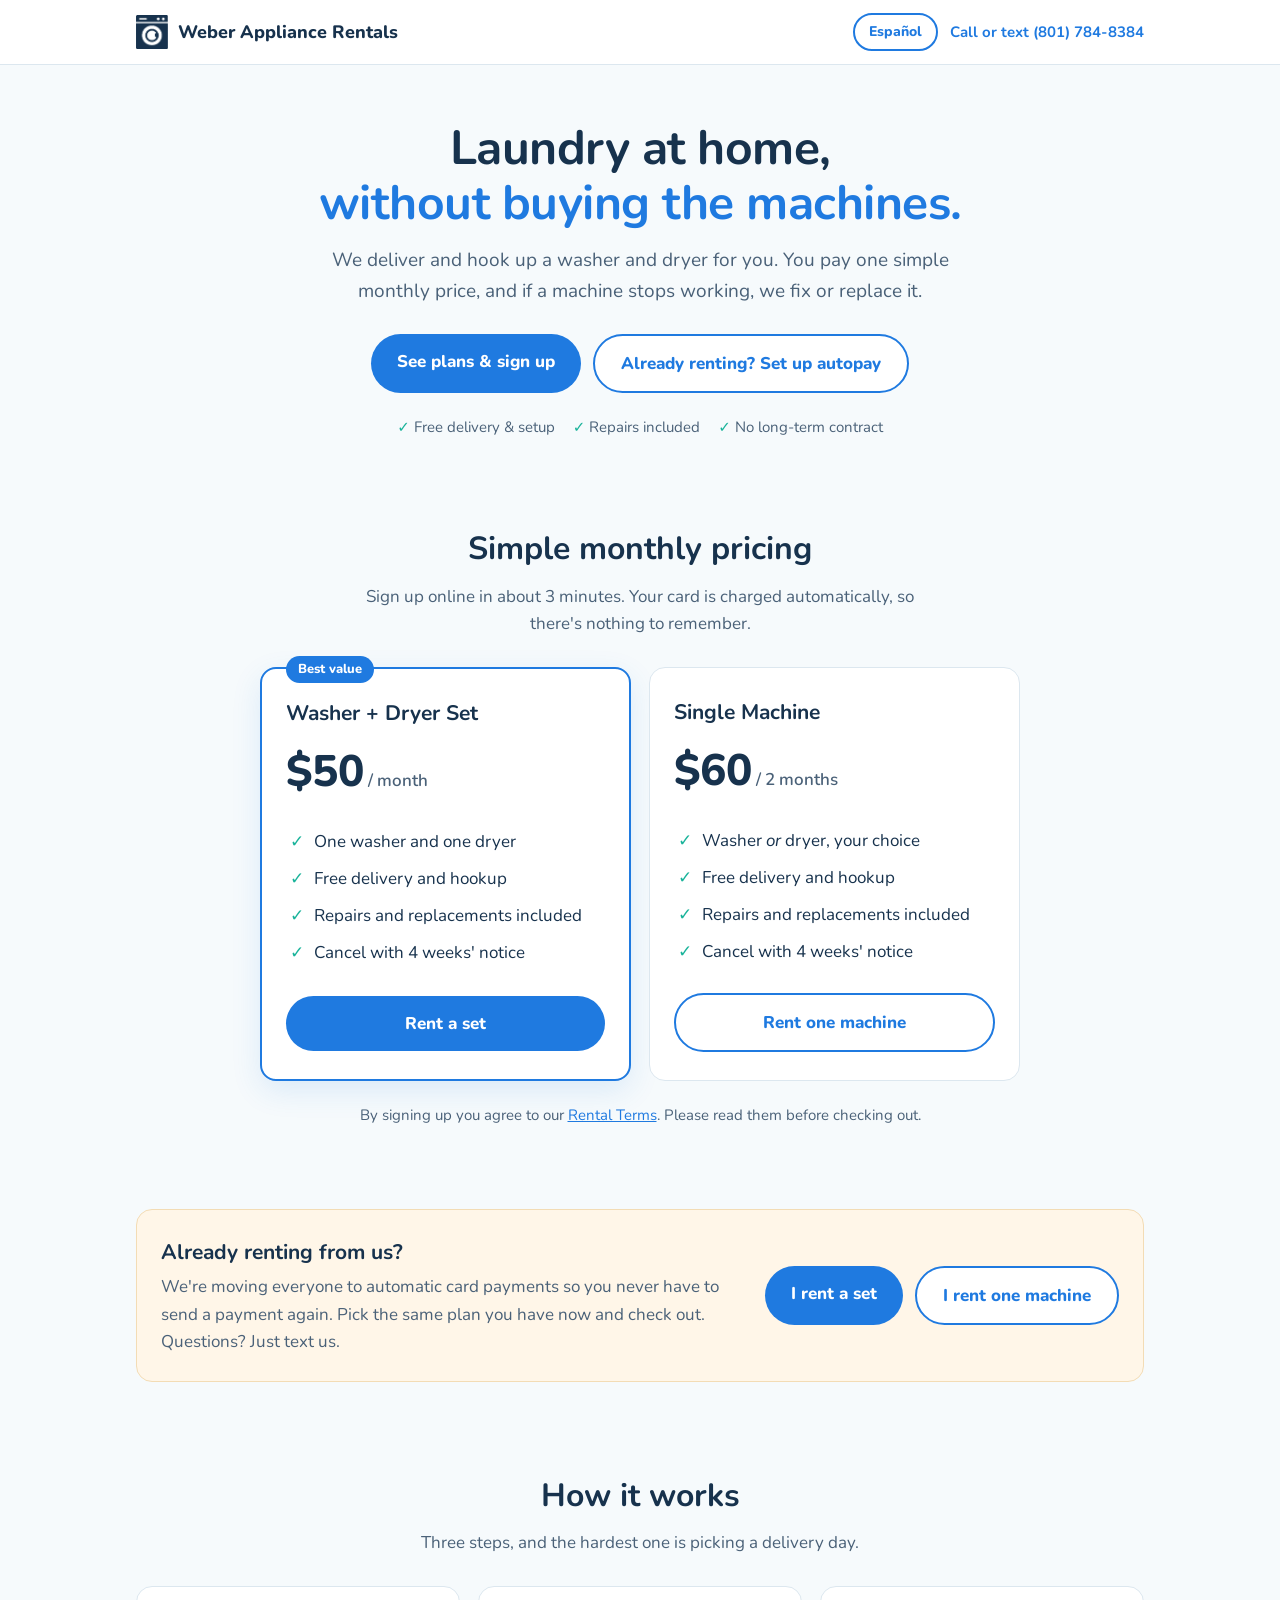
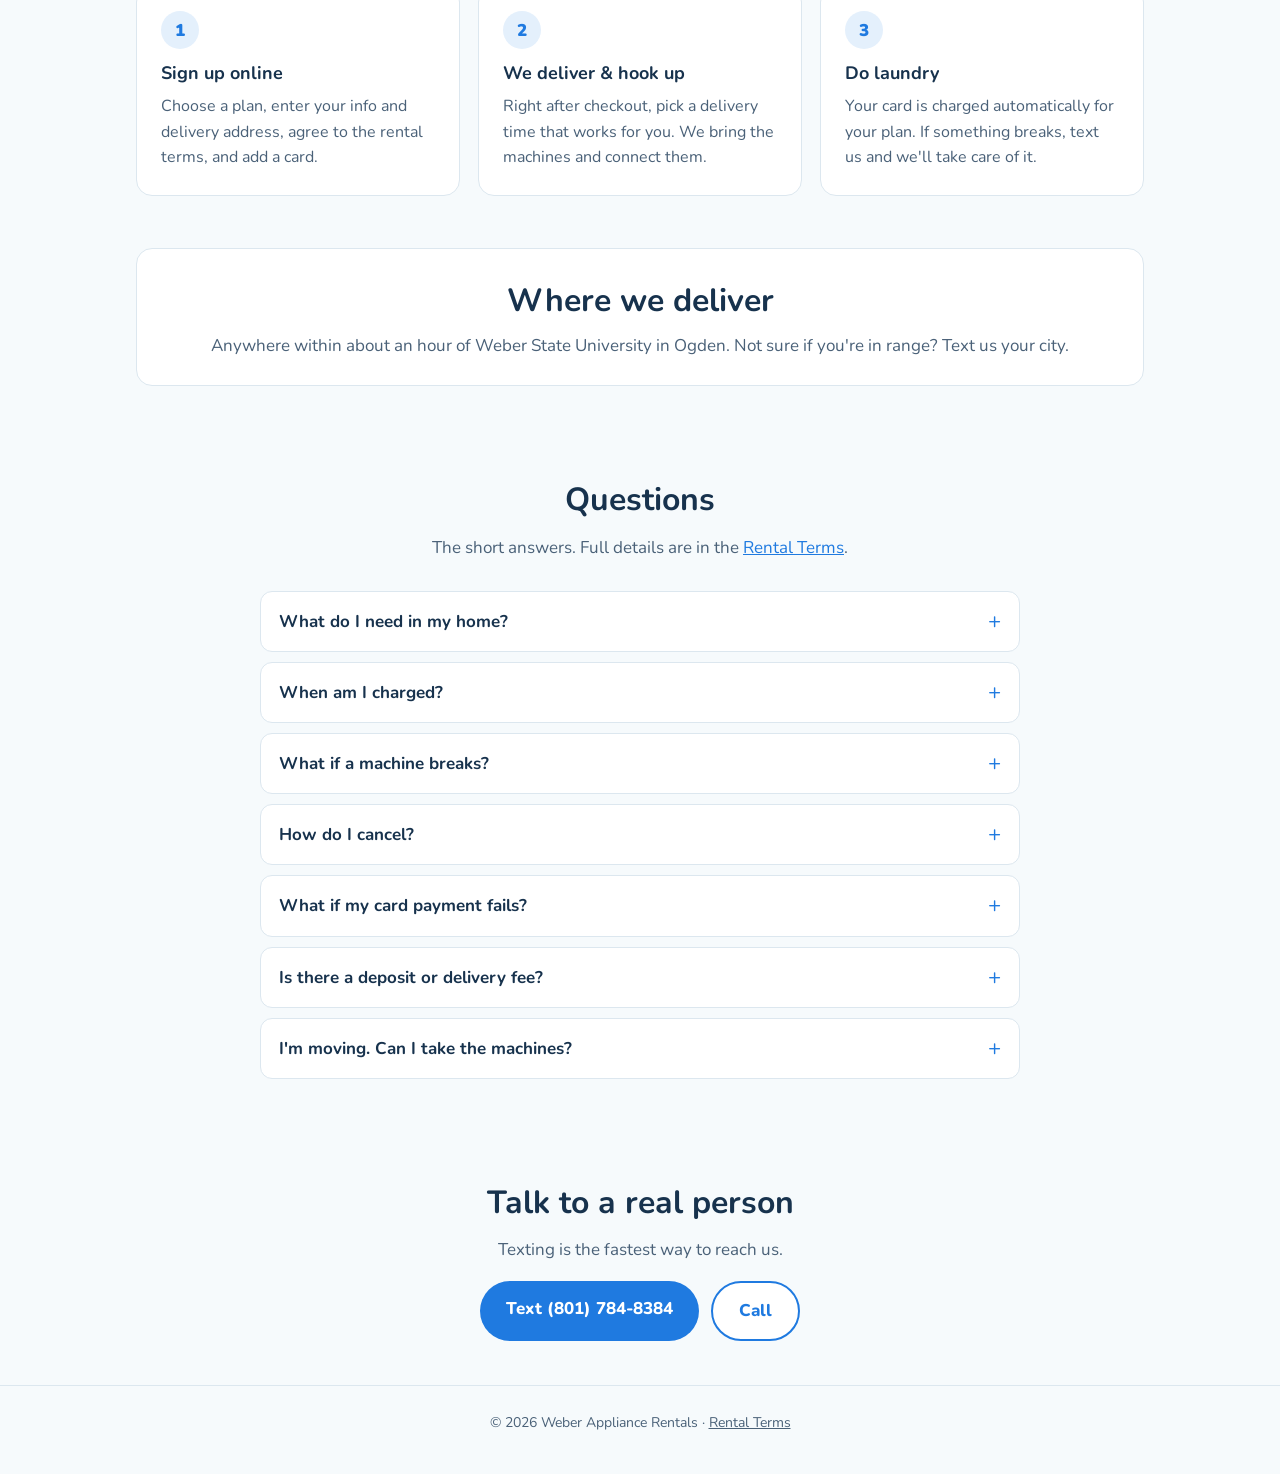
==== commit 71c11992: "Connect Calendly delivery booking Co-Authored-By: Claude Opus 5.5 <noreply@anthropic.com> Claude-Ses" ====
--- a/index.html
+++ b/index.html
@@ -102,7 +102,7 @@
       <p class="sub" data-i18n="how.sub">Three steps, and the hardest one is picking a delivery day.</p>
       <div class="steps">
         <div class="step"><div class="num">1</div><h3 data-i18n="how.s1t">Sign up online</h3><p data-i18n="how.s1">Choose a plan, enter your info and delivery address, agree to the rental terms, and add a card.</p></div>
-        <div class="step"><div class="num">2</div><h3 data-i18n="how.s2t">We deliver &amp; hook up</h3><p data-i18n="how.s2">We'll text you to set a delivery time, then bring the machines and connect them for you.</p></div>
+        <div class="step"><div class="num">2</div><h3 data-i18n="how.s2t">We deliver &amp; hook up</h3><p data-i18n="how.s2">Right after checkout, pick a delivery time that works for you. We bring the machines and connect them.</p></div>
         <div class="step"><div class="num">3</div><h3 data-i18n="how.s3t">Do laundry</h3><p data-i18n="how.s3">Your card is charged automatically for your plan. If something breaks, text us and we'll take care of it.</p></div>
       </div>
     </div>
--- a/styles.css
+++ b/styles.css
@@ -140,3 +140,8 @@
   .logo { font-size: 15px; }
   .lang-btn { padding: 4px 10px; font-size: 13px; }
 }
+
+/* Delivery booking (thanks.html) */
+.booking { background: var(--card); border: 1px solid var(--line); border-radius: var(--radius); overflow: hidden; }
+.booking iframe { display: block; width: 100%; height: 760px; border: 0; }
+@media (max-width: 520px) { .booking iframe { height: 900px; } }
